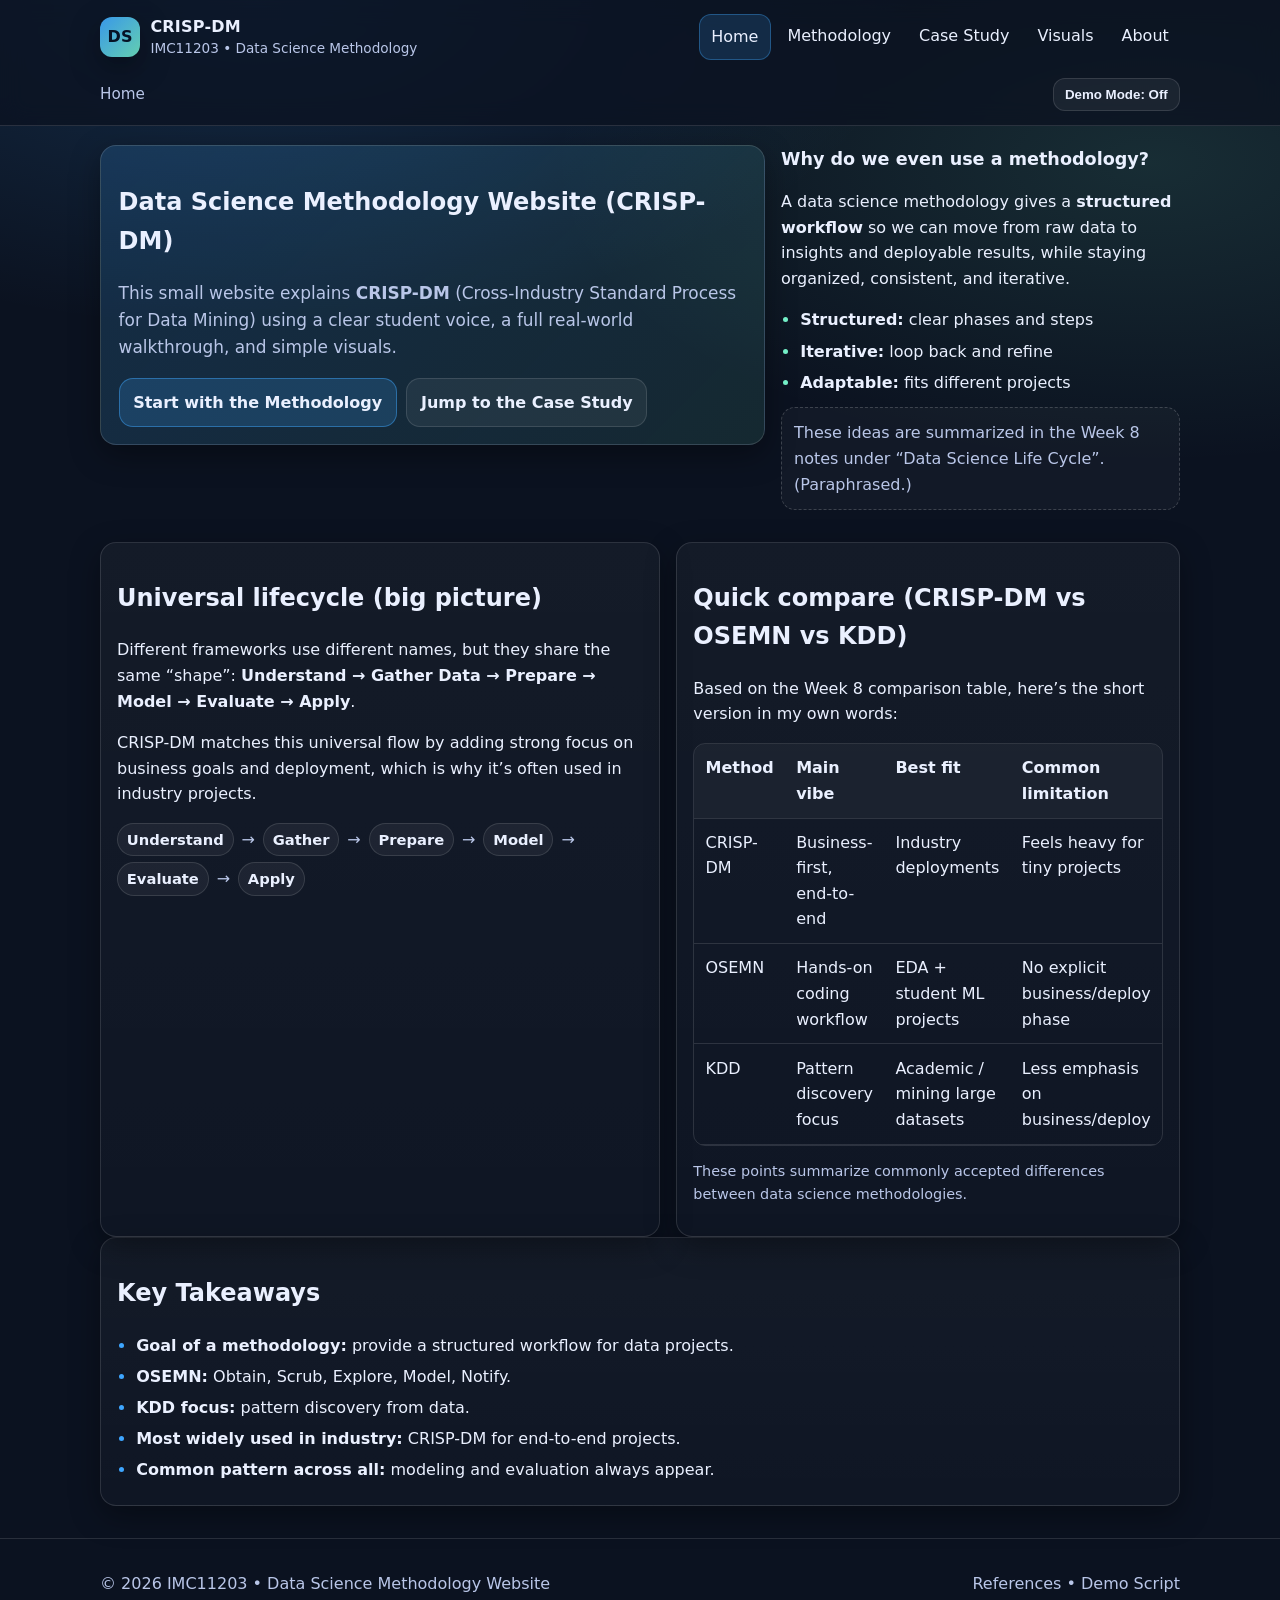
==== index.html @ 0b16b973 "Add files via upload" ====
<!doctype html>
<html lang="en">
<head>
  <meta charset="utf-8" />
  <meta name="viewport" content="width=device-width, initial-scale=1" />
  <meta name="description" content="IMC11203 Assignment: Data Science Methodology with Web Development (CRISP-DM website)." />
  <meta name="theme-color" content="#0b3b7a" />
  <title>Home • CRISP-DM Methodology Site</title>

  <link rel="icon" href="assets/favicon.svg" type="image/svg+xml" />
  <link rel="stylesheet" href="styles/main.css" />
  <script defer src="scripts/main.js"></script>
</head>

<body data-page="home">
  <a class="skip-link" href="#main">Skip to main content</a>

  <header class="site-header" role="banner">
    <div class="wrap header-row">
      <div class="brand">
        <a class="brand-link" href="index.html" aria-label="Go to Home">
          <span class="brand-mark" aria-hidden="true">DS</span>
          <span class="brand-text">
            <span class="brand-title">CRISP-DM</span>
            <span class="brand-subtitle">IMC11203 • Data Science Methodology</span>
          </span>
        </a>
      </div>

      <nav class="top-nav" aria-label="Primary navigation">
        <button class="nav-toggle" type="button" data-nav-toggle aria-expanded="false" aria-controls="navList">
          Menu
        </button>
        <ul id="navList" class="nav-list">
          <li><a href="index.html" data-nav="home">Home</a></li>
          <li><a href="methodology.html" data-nav="methodology">Methodology</a></li>
          <li><a href="case-study.html" data-nav="case-study">Case Study</a></li>
          <li><a href="visuals.html" data-nav="visuals">Visuals</a></li>
          <li><a href="about.html" data-nav="about">About</a></li>
        </ul>
      </nav>
    </div>

    <div class="wrap breadcrumb-row" aria-label="Breadcrumb">
      <nav class="breadcrumbs">
        <span class="crumb" aria-current="page">Home</span>
      </nav>

      <div class="header-actions">
        <button class="demo-toggle" type="button" data-demo-toggle>
          Demo Mode: <span data-demo-label>Off</span>
        </button>
      </div>
    </div>
  </header>

  <main id="main" class="wrap" role="main">
    <section class="hero">
      <div class="hero-card">
        <h1>Data Science Methodology Website (CRISP-DM)</h1>
        <p class="lead">
          This small website explains <strong>CRISP-DM</strong> (Cross-Industry Standard Process for Data Mining)
          using a clear student voice, a full real-world walkthrough, and simple visuals.
        </p>

        <div class="callouts" data-demo-callout data-demo-only>
          <p><strong>Demo tip:</strong> Turn on <em>Demo Mode</em> in the header to reveal guided callouts for your 10-minute presentation.</p>
        </div>

        <div class="hero-actions">
          <a class="btn primary" href="methodology.html">Start with the Methodology</a>
          <a class="btn" href="case-study.html">Jump to the Case Study</a>
        </div>
      </div>

      <aside class="hero-side">
        <div class="info-card">
          <h2 class="h3">Why do we even use a methodology?</h2>
          <p>
            A data science methodology gives a <strong>structured workflow</strong> so we can move from raw data
            to insights and deployable results, while staying organized, consistent, and iterative.
          </p>
          <ul class="tick">
            <li><strong>Structured:</strong> clear phases and steps</li>
            <li><strong>Iterative:</strong> loop back and refine</li>
            <li><strong>Adaptable:</strong> fits different projects</li>
          </ul>
          <p class="note">
            These ideas are summarized in the Week 8 notes under “Data Science Life Cycle”. (Paraphrased.) 
          </p>
        </div>
      </aside>
    </section>

    <section class="grid two">
      <article class="card">
        <h2>Universal lifecycle (big picture)</h2>
        <p>
          Different frameworks use different names, but they share the same “shape”:
          <strong>Understand → Gather Data → Prepare → Model → Evaluate → Apply</strong>.
        </p>
        <p>
          CRISP-DM matches this universal flow by adding strong focus on business goals and deployment,
          which is why it’s often used in industry projects.
        </p>

        <div class="mini-flow" role="group" aria-label="Universal lifecycle flow">
          <span class="pill">Understand</span>
          <span class="arrow" aria-hidden="true">→</span>
          <span class="pill">Gather</span>
          <span class="arrow" aria-hidden="true">→</span>
          <span class="pill">Prepare</span>
          <span class="arrow" aria-hidden="true">→</span>
          <span class="pill">Model</span>
          <span class="arrow" aria-hidden="true">→</span>
          <span class="pill">Evaluate</span>
          <span class="arrow" aria-hidden="true">→</span>
          <span class="pill">Apply</span>
        </div>

        <div class="callouts" data-demo-callout>
          <p>
            <strong>Demo line:</strong> “Even though names differ (OSEMN, KDD, CRISP-DM), they all follow the same core workflow.”
          </p>
        </div>
      </article>

      <article class="card">
        <h2>Quick compare (CRISP-DM vs OSEMN vs KDD)</h2>
        <p>
          Based on the Week 8 comparison table, here’s the short version in my own words:
        </p>

        <div class="table-wrap" role="region" aria-label="Methodology comparison table" tabindex="0">
          <table class="table">
            <thead>
              <tr>
                <th>Method</th>
                <th>Main vibe</th>
                <th>Best fit</th>
                <th>Common limitation</th>
              </tr>
            </thead>
            <tbody>
              <tr>
                <td>CRISP-DM</td>
                <td>Business-first, end-to-end</td>
                <td>Industry deployments</td>
                <td>Feels heavy for tiny projects</td>
              </tr>
              <tr>
                <td>OSEMN</td>
                <td>Hands-on coding workflow</td>
                <td>EDA + student ML projects</td>
                <td>No explicit business/deploy phase</td>
              </tr>
              <tr>
                <td>KDD</td>
                <td>Pattern discovery focus</td>
                <td>Academic / mining large datasets</td>
                <td>Less emphasis on business/deploy</td>
              </tr>
            </tbody>
          </table>
        </div>

        <p class="fineprint">
          These points summarize commonly accepted differences between data science methodologies.
        </p>
      </article>
    </section>

    <section class="card">
      <h2>Key Takeaways</h2>
      <ul class="bullets">
        <li><strong>Goal of a methodology:</strong> provide a structured workflow for data projects.</li>
        <li><strong>OSEMN:</strong> Obtain, Scrub, Explore, Model, Notify.</li>
        <li><strong>KDD focus:</strong> pattern discovery from data.</li>
        <li><strong>Most widely used in industry:</strong> CRISP-DM for end-to-end projects.</li>
        <li><strong>Common pattern across all:</strong> modeling and evaluation always appear.</li>
      </ul>

      <div class="callouts" data-demo-callout>
        <p>
          <strong>Demo tip:</strong> Mention 1–2 of these points to show you understand the lecture quiz content.
        </p>
      </div>
    </section>

    <section class="rubric-map" aria-label="Rubric Map" data-demo-only>
      <h2 class="h3">Rubric Map (this page)</h2>
      <ul class="rubric-tags">
        <li>Understanding of Methodology</li>
        <li>Design/UX & Visuals</li>
        <li>Website Functionality & Technical Implementation</li>
        <li>Ability to Perform Technical Demonstration</li>
      </ul>
      <p class="small">
        This page introduces the problem-to-solution lifecycle, gives a quick compare of methodologies, and demonstrates navigation + Demo Mode.
      </p>
    </section>
  </main>

  <footer class="site-footer" role="contentinfo">
    <div class="wrap footer-row">
      <p>© <span data-year></span> IMC11203 • Data Science Methodology Website</p>
      <p><a href="about.html#references">References</a> • <a href="about.html#demo">Demo Script</a></p>
    </div>
  </footer>
</body>
</html>
---- styles/main.css ----
/* =========================================================
   IMC11203 CRISP-DM Site
   Mobile-first, responsive, accessible, and print-friendly.
   System font stack for performance. No external libraries.
   ========================================================= */

/* ---------- CSS Reset-ish (light) ---------- */
* { box-sizing: border-box; }
html:focus-within { scroll-behavior: smooth; }
body { margin: 0; line-height: 1.6; }
img, svg { max-width: 100%; height: auto; }
a { color: inherit; }
table { border-collapse: collapse; width: 100%; }

/* ---------- Theme tokens ---------- */
:root{
  --bg: #0b1220;
  --surface: #0f1a2f;
  --card: #101f3b;
  --text: #eaf0ff;
  --muted: #b9c6e8;
  --line: rgba(255,255,255,.12);

  --brand: #3ea6ff;
  --brand-2: #74f0c8;
  --warn: #ffd166;

  --shadow: 0 10px 30px rgba(0,0,0,.35);
  --radius: 16px;
  --radius-sm: 12px;

  --max: 1080px;
  --focus: 2px solid #ffffff;
}

/* ---------- Base typography ---------- */
body{
  font-family: system-ui, -apple-system, Segoe UI, Roboto, Arial, sans-serif;
  background: radial-gradient(1200px 600px at 20% 0%, rgba(62,166,255,.18), transparent 55%),
              radial-gradient(1000px 500px at 90% 10%, rgba(116,240,200,.12), transparent 60%),
              var(--bg);
  color: var(--text);
}

.wrap{
  width: min(var(--max), calc(100% - 2rem));
  margin-inline: auto;
}

/* ---------- Skip link ---------- */
.skip-link{
  position: absolute;
  left: -999px;
  top: 0;
  background: #fff;
  color: #000;
  padding: .6rem .8rem;
  border-radius: 8px;
  z-index: 9999;
}
.skip-link:focus{ left: 1rem; top: 1rem; outline: var(--focus); }

/* ---------- Header ---------- */
.site-header{
  position: sticky;
  top: 0;
  z-index: 50;
  background: rgba(11,18,32,.75);
  backdrop-filter: blur(12px);
  border-bottom: 1px solid var(--line);
}

.header-row{
  display: flex;
  align-items: center;
  justify-content: space-between;
  gap: 1rem;
  padding: .9rem 0 .6rem;
}

.brand-link{
  display: flex;
  gap: .65rem;
  align-items: center;
  text-decoration: none;
}
.brand-mark{
  width: 40px;
  height: 40px;
  border-radius: 12px;
  display: grid;
  place-items: center;
  background: linear-gradient(135deg, rgba(62,166,255,.9), rgba(116,240,200,.85));
  color: #061224;
  font-weight: 800;
  box-shadow: var(--shadow);
}
.brand-title{ display: block; font-weight: 800; letter-spacing: .2px; }
.brand-subtitle{ display: block; font-size: .85rem; color: var(--muted); margin-top: -2px; }

/* ---------- Nav ---------- */
.top-nav{ position: relative; }
.nav-toggle{
  display: inline-flex;
  align-items: center;
  gap: .5rem;
  border: 1px solid var(--line);
  background: rgba(255,255,255,.06);
  color: var(--text);
  padding: .55rem .75rem;
  border-radius: 12px;
  cursor: pointer;
}
.nav-toggle:focus{ outline: var(--focus); outline-offset: 2px; }

.nav-list{
  list-style: none;
  margin: .65rem 0 0;
  padding: .6rem;
  border: 1px solid var(--line);
  border-radius: 14px;
  background: rgba(16,31,59,.92);
  box-shadow: var(--shadow);

  display: none;
  position: absolute;
  right: 0;
  min-width: 240px;
}
.nav-list.is-open{ display: grid; gap: .15rem; }
.nav-list a{
  display: block;
  padding: .6rem .7rem;
  border-radius: 12px;
  text-decoration: none;
  color: var(--text);
}
.nav-list a:hover{ background: rgba(255,255,255,.07); }
.nav-list a.is-active{
  background: rgba(62,166,255,.16);
  border: 1px solid rgba(62,166,255,.35);
}

/* Desktop nav */
@media (min-width: 860px){
  .nav-toggle{ display: none; }
  .nav-list{
    display: flex;
    position: static;
    margin: 0;
    padding: 0;
    border: none;
    background: transparent;
    box-shadow: none;
    gap: .35rem;
    min-width: auto;
  }
  .nav-list a{ padding: .55rem .7rem; }
}

/* ---------- Breadcrumb + header actions ---------- */
.breadcrumb-row{
  display: flex;
  align-items: center;
  justify-content: space-between;
  gap: 1rem;
  padding: .55rem 0 .85rem;
}
.breadcrumbs{
  display: flex;
  align-items: center;
  flex-wrap: wrap;
  gap: .35rem;
  color: var(--muted);
  font-size: .95rem;
}
.breadcrumbs a{ color: var(--muted); text-decoration: none; }
.breadcrumbs a:hover{ text-decoration: underline; }
.sep{ opacity: .7; }

.demo-toggle{
  border: 1px solid var(--line);
  background: rgba(255,255,255,.06);
  color: var(--text);
  padding: .5rem .7rem;
  border-radius: 12px;
  cursor: pointer;
  font-weight: 650;
}
.demo-toggle:focus{ outline: var(--focus); outline-offset: 2px; }

/* ---------- Layout helpers ---------- */
.page-head{ margin: 1.2rem 0 1rem; }
.lead{ color: var(--muted); font-size: 1.06rem; max-width: 70ch; }

.grid{ display: grid; gap: 1rem; }
.grid.two{ grid-template-columns: 1fr; }
@media (min-width: 860px){
  .grid.two{ grid-template-columns: 1.2fr .8fr; }
  .grid.two > :nth-child(2){ align-self: start; }
}

/* ---------- Cards ---------- */
.card{
  background: linear-gradient(180deg, rgba(255,255,255,.04), rgba(255,255,255,.02));
  border: 1px solid var(--line);
  border-radius: var(--radius);
  padding: 1rem;
  box-shadow: var(--shadow);
}
.h3{ font-size: 1.1rem; margin-top: 0; }
.h4{ font-size: 1rem; margin-top: 0; }
.small{ font-size: .95rem; color: var(--muted); }
.fineprint{ font-size: .9rem; color: var(--muted); }
.note{
  margin-top: .75rem;
  padding: .75rem;
  border-radius: 14px;
  border: 1px dashed rgba(255,255,255,.18);
  color: var(--muted);
  background: rgba(255,255,255,.03);
}

/* ---------- Hero ---------- */
.hero{ display: grid; gap: 1rem; margin: 1.2rem 0 1rem; }
@media (min-width: 860px){
  .hero{ grid-template-columns: 1.25fr .75fr; align-items: start; }
}
.hero-card{
  background: linear-gradient(135deg, rgba(62,166,255,.18), rgba(116,240,200,.10));
  border: 1px solid rgba(255,255,255,.14);
  border-radius: var(--radius);
  padding: 1.1rem;
  box-shadow: var(--shadow);
}
.hero-actions{ display: flex; flex-wrap: wrap; gap: .6rem; margin-top: .9rem; }
.info-card{ border-radius: var(--radius); }

/* ---------- Buttons ---------- */
.btn{
  display: inline-flex;
  align-items: center;
  justify-content: center;
  gap: .5rem;
  padding: .65rem .85rem;
  border-radius: 14px;
  border: 1px solid var(--line);
  background: rgba(255,255,255,.06);
  color: var(--text);
  text-decoration: none;
  cursor: pointer;
  font-weight: 700;
}
.btn:hover{ background: rgba(255,255,255,.10); }
.btn:focus{ outline: var(--focus); outline-offset: 2px; }
.btn.primary{
  border-color: rgba(62,166,255,.45);
  background: rgba(62,166,255,.18);
}

/* ---------- Lists ---------- */
.tick, .bullets{
  margin: .6rem 0 0;
  padding-left: 1.2rem;
}
.tick li{ margin: .35rem 0; }
.bullets li{ margin: .35rem 0; }
.tick li::marker{ color: var(--brand-2); }
.bullets li::marker{ color: var(--brand); }

/* ---------- Mini flow pills ---------- */
.mini-flow{
  display: flex;
  flex-wrap: wrap;
  gap: .35rem .5rem;
  margin-top: .8rem;
  align-items: center;
}
.pill{
  padding: .25rem .55rem;
  border-radius: 999px;
  border: 1px solid var(--line);
  background: rgba(255,255,255,.05);
  font-weight: 700;
  font-size: .92rem;
}
.arrow{ color: var(--muted); }

/* ---------- Tables ---------- */
.table-wrap{
  overflow: auto;
  border-radius: var(--radius-sm);
  border: 1px solid var(--line);
  margin-top: .8rem;
}
.table th, .table td{
  padding: .7rem .7rem;
  border-bottom: 1px solid var(--line);
  vertical-align: top;
}
.table thead th{
  text-align: left;
  background: rgba(255,255,255,.04);
}

/* ---------- Phase list ---------- */
.phase-list{ padding-left: 1.2rem; }
.phase{ margin: .9rem 0; }
.phase h3{ margin-bottom: .35rem; }
.phase .links a{
  color: var(--brand);
  text-decoration: none;
  font-weight: 700;
}
.phase .links a:hover{ text-decoration: underline; }

/* ---------- Case Study: Inputs/Processing/Outputs grid ---------- */
.io-grid{
  display: grid;
  gap: .8rem;
  margin-top: .8rem;
}
@media (min-width: 860px){
  .io-grid{ grid-template-columns: 1fr 1fr 1fr; }
}
.phase-card{ scroll-margin-top: 120px; }

/* ---------- Subnav ---------- */
.subnav-list{
  list-style: none;
  padding-left: 0;
  display: grid;
  gap: .4rem;
  margin: .5rem 0 0;
}
.subnav a{
  display: block;
  padding: .55rem .7rem;
  border-radius: 12px;
  border: 1px solid var(--line);
  text-decoration: none;
  background: rgba(255,255,255,.04);
}
.subnav a:hover{ background: rgba(255,255,255,.07); }

/* ---------- Flowchart ---------- */
.flowchart{
  display: flex;
  flex-wrap: wrap;
  gap: .45rem;
  align-items: center;
  margin-top: .8rem;
}
.flow-node{
  display: grid;
  gap: .1rem;
  padding: .7rem .8rem;
  border-radius: 16px;
  text-decoration: none;
  border: 1px solid var(--line);
  background: rgba(255,255,255,.04);
  min-width: 170px;
}
.node-title{ font-weight: 900; }
.node-sub{ color: var(--muted); font-size: .92rem; }
.flow-arrow{ color: var(--muted); font-weight: 900; }
.flow-node.is-highlight{
  border-color: rgba(255,209,102,.55);
  background: rgba(255,209,102,.10);
}
.btn-row{ display: flex; flex-wrap: wrap; gap: .5rem; margin-top: .8rem; }

/* ---------- SVG styling ---------- */
.svg-figure{ margin: 0; }
.svg-ring{ fill: none; stroke: rgba(255,255,255,.14); stroke-width: 4; }
.svg-node rect{ fill: rgba(255,255,255,.05); stroke: rgba(255,255,255,.14); }
.svg-node text{ fill: var(--text); font-weight: 800; font-size: 14px; }
.svg-text text{ fill: var(--muted); font-size: 14px; }
.svg-arrow{ fill: none; stroke: rgba(62,166,255,.45); stroke-width: 3; }
#arrowHead path{ fill: rgba(62,166,255,.55); }

/* ---------- Demo callouts ---------- */
.callouts{
  display: none;
  margin-top: .9rem;
  padding: .8rem;
  border-radius: var(--radius-sm);
  background: rgba(116,240,200,.10);
  border: 1px solid rgba(116,240,200,.28);
  color: var(--text);
}
body.demo-mode [data-demo-callout]{ display: block; }

/* ---------- Rubric map ---------- */
.rubric-map{
  margin: 1.2rem 0 1.5rem;
  padding: 1rem;
  border-radius: var(--radius);
  border: 1px solid rgba(62,166,255,.25);
  background: rgba(62,166,255,.07);
}
.rubric-tags{
  list-style: none;
  padding-left: 0;
  display: flex;
  flex-wrap: wrap;
  gap: .4rem;
  margin: .5rem 0 .2rem;
}
.rubric-tags li{
  padding: .25rem .55rem;
  border-radius: 999px;
  border: 1px solid rgba(255,255,255,.16);
  background: rgba(255,255,255,.04);
  font-size: .92rem;
}

/* ---------- Demo script box ---------- */
.script{
  border-radius: var(--radius-sm);
  border: 1px solid var(--line);
  background: rgba(255,255,255,.03);
  padding: .9rem;
}
.script p{ margin-top: 0; }

/* ---------- Footer ---------- */
.site-footer{
  border-top: 1px solid var(--line);
  margin-top: 2rem;
  padding: 1rem 0;
  color: var(--muted);
}
.footer-row{
  display: flex;
  flex-wrap: wrap;
  gap: .6rem 1rem;
  justify-content: space-between;
  align-items: center;
}
.site-footer a{ color: var(--muted); text-decoration: none; }
.site-footer a:hover{ text-decoration: underline; }

/* ---------- Focus visibility ---------- */
a:focus, button:focus{ outline: var(--focus); outline-offset: 2px; }

/* ---------- Print-friendly ---------- */
@media print{
  .site-header, .site-footer, .demo-toggle, .nav-toggle, .btn-row, .callouts{ display: none !important; }
  body{ background: #fff; color: #000; }
  .card, .hero-card, .rubric-map{ box-shadow: none; background: #fff; border: 1px solid #ccc; }
  a{ color: #000; text-decoration: underline; }
  .wrap{ width: 100%; margin: 0; }
}
/* --- Demo-only content control --- */
[data-demo-only] {
  display: none;
}

body.demo-mode [data-demo-only] {
  display: block;
}
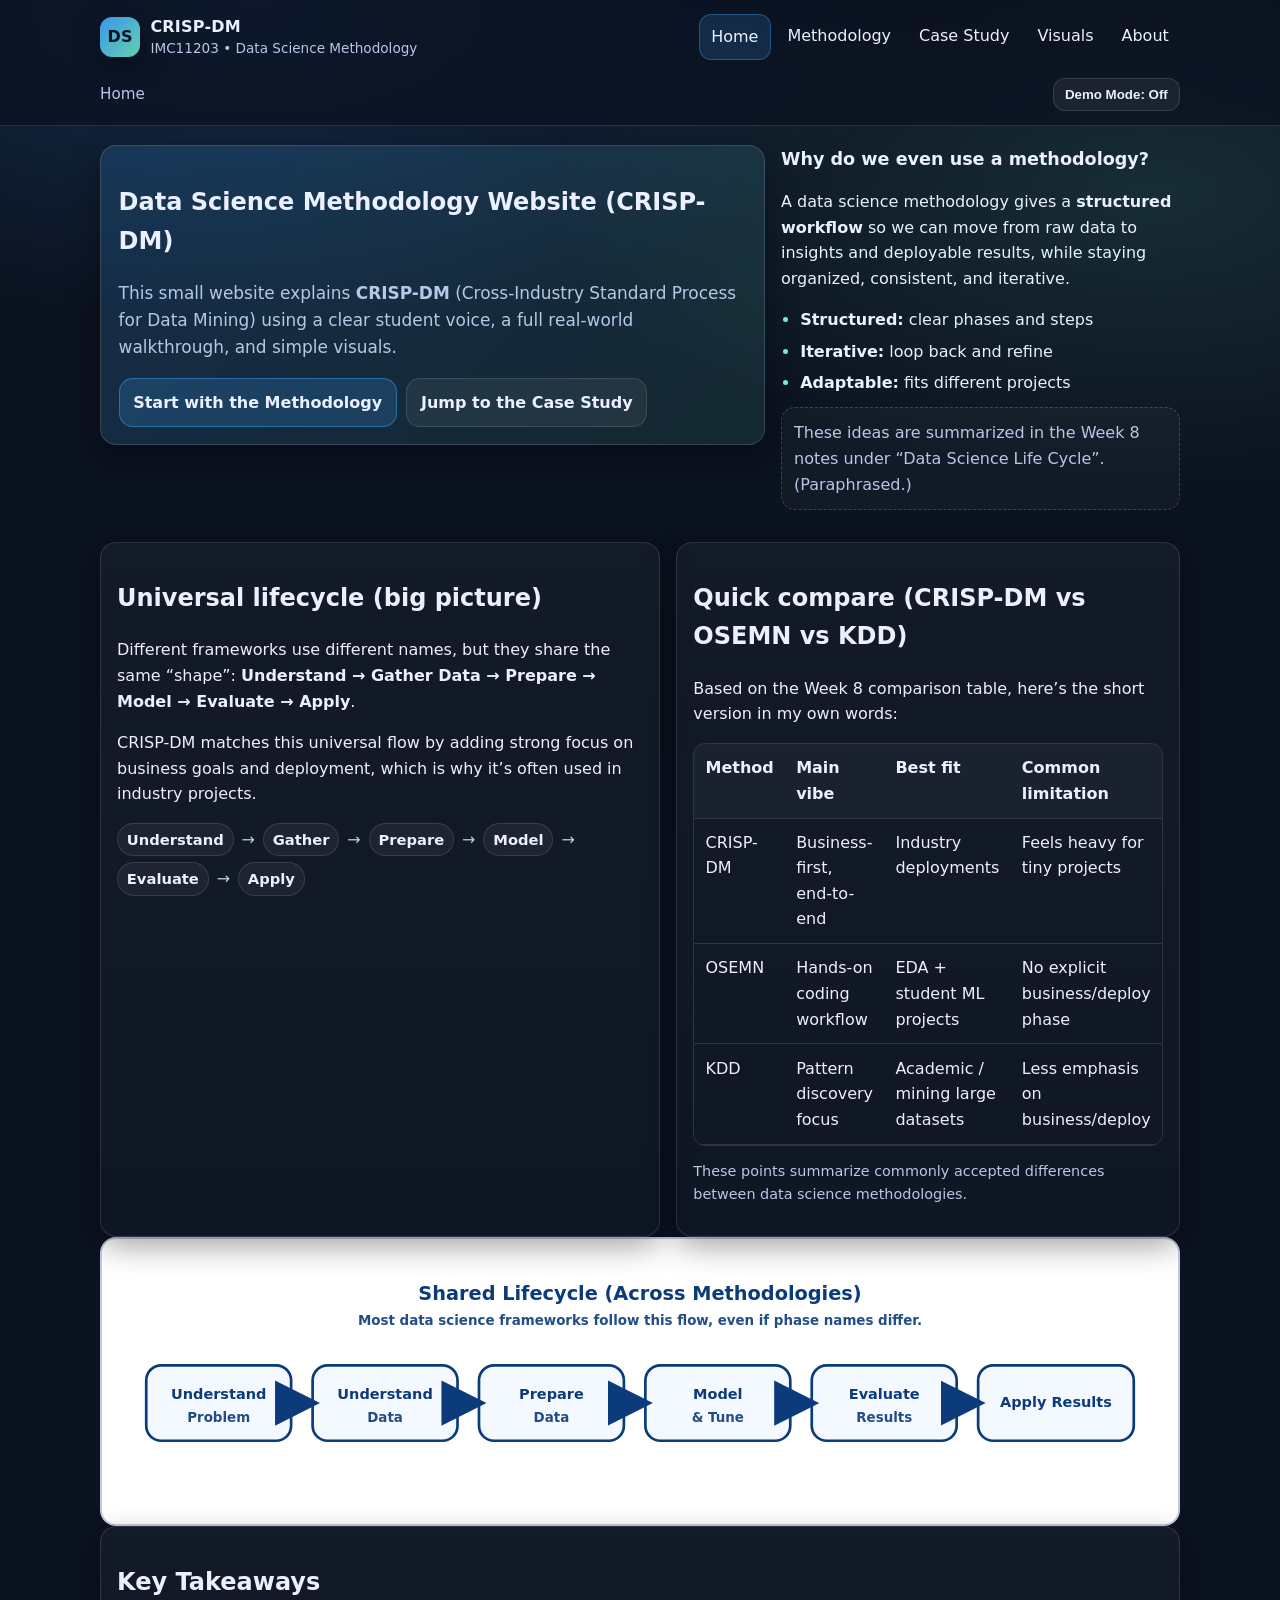
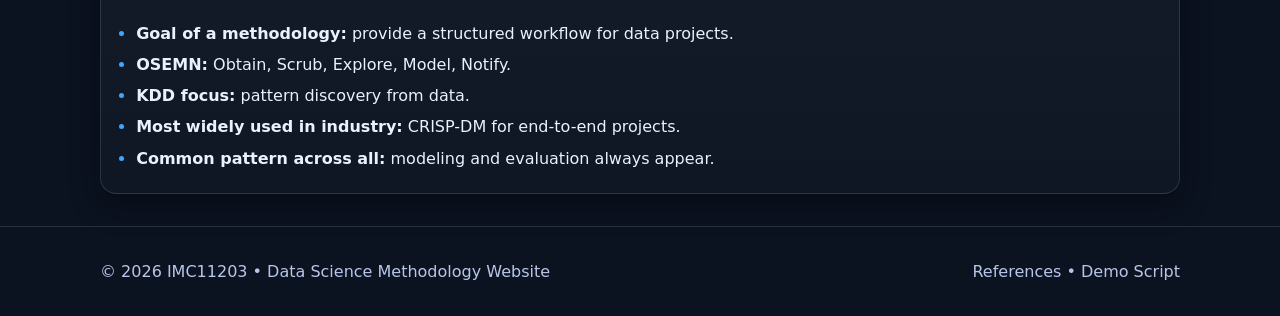
==== commit 20715070: "Add files via upload" ====
--- a/index.html
+++ b/index.html
@@ -170,6 +170,12 @@
       </article>
     </section>
 
+	<div class="figure-frame">
+	  <img class="figure" src="assets/ds-lifecycle.svg"
+		   alt="Shared data science lifecycle: understand problem, understand data, prepare data, model, evaluate, and apply results."
+		   loading="lazy">
+	</div>
+
     <section class="card">
       <h2>Key Takeaways</h2>
       <ul class="bullets">
--- a/styles/main.css
+++ b/styles/main.css
@@ -460,3 +460,20 @@
 body.demo-mode [data-demo-only] {
   display: block;
 }
+.refs { margin: .6rem 0 0; padding-left: 1.2rem; }
+.refs li { margin: .85rem 0; }
+
+.figure {
+  width: 100%;
+  height: auto;
+  display: block;
+  margin: 0.75rem auto;
+  border-radius: 14px;
+}
+
+.figure-frame {
+  border: 2px solid rgba(11, 59, 122, 0.25);
+  background: #fff;
+  padding: 0.75rem;
+  border-radius: 16px;
+}
